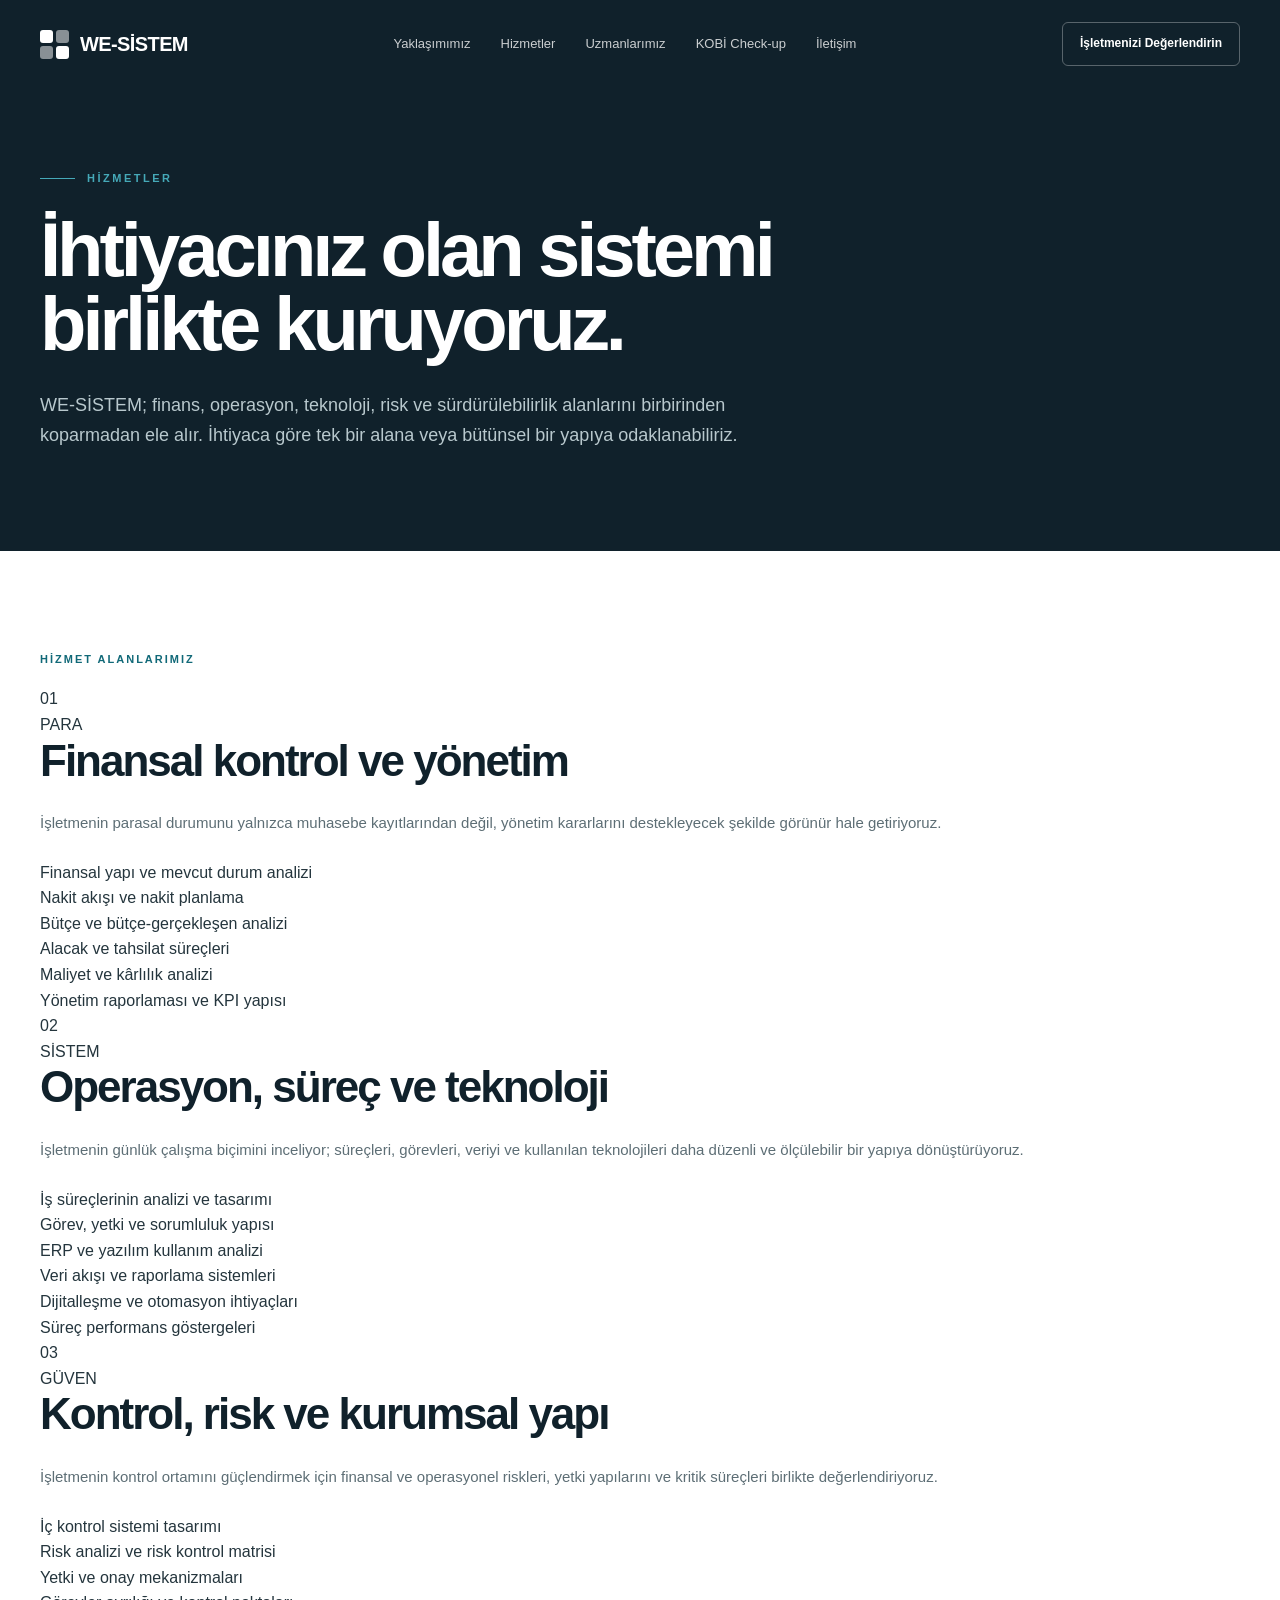
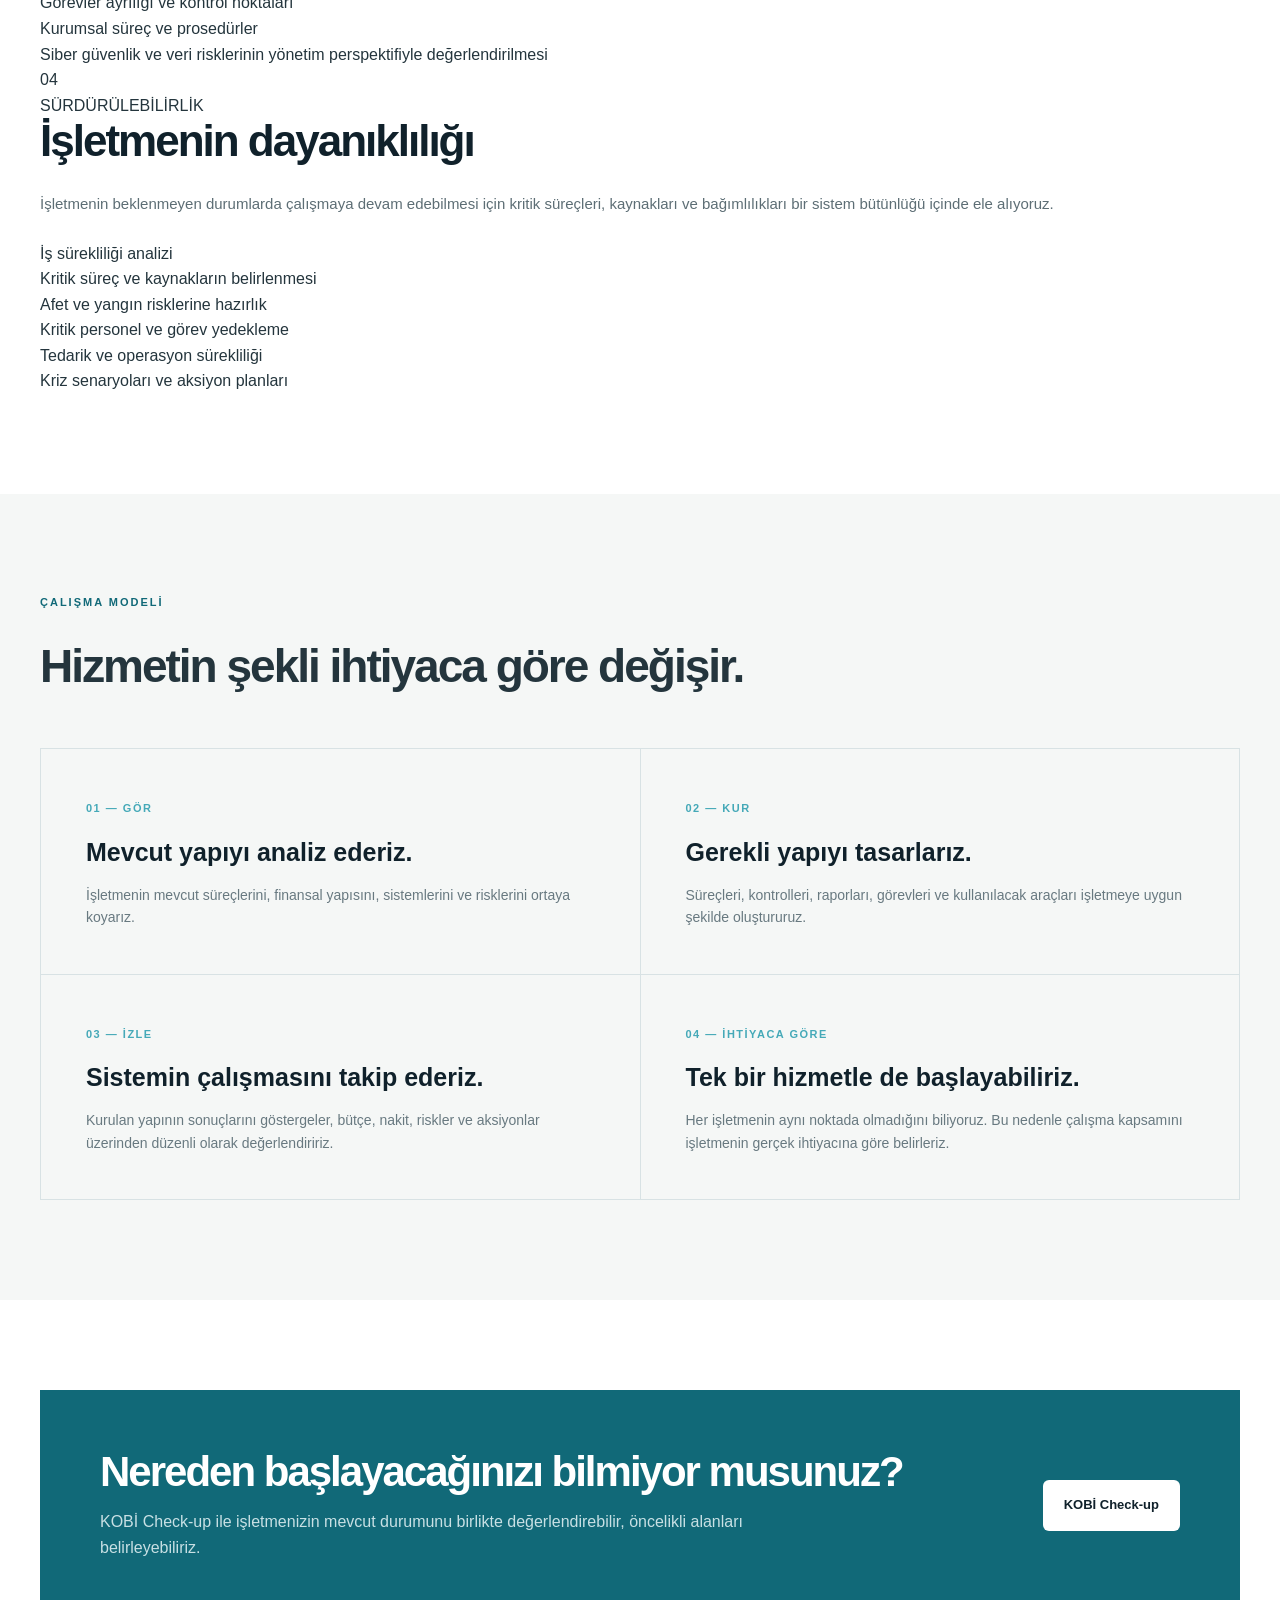
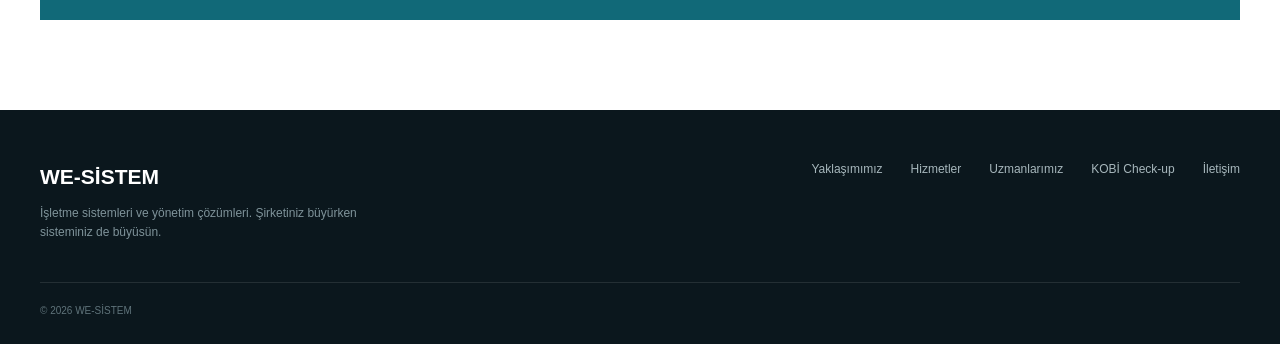
==== hizmetler.html @ 8cd0f685 "Create hizmetler.html" ====
<!DOCTYPE html>

<html lang="tr">

<head>

<meta charset="UTF-8">
<meta name="viewport" content="width=device-width, initial-scale=1.0">

<title>Hizmetler | WE-SİSTEM</title>

<meta name="description" content="WE-SİSTEM işletme sistemleri, finansal kontrol, operasyon, risk ve sürdürülebilirlik hizmetleri.">

<link rel="stylesheet" href="style.css">

</head>

<body>

<header>

<div class="container nav">

<a href="index.html" class="logo">

<span class="logo-symbol">
<span></span>
<span></span>
<span></span>
<span></span>
</span>

WE-SİSTEM

</a>

<nav class="menu">

<a href="yaklasim.html">Yaklaşımımız</a>

<a href="hizmetler.html">Hizmetler</a>

<a href="uzmanlar.html">Uzmanlarımız</a>

<a href="checkup.html">KOBİ Check-up</a>

<a href="iletisim.html">İletişim</a>

</nav>

<a href="checkup.html" class="header-button">
İşletmenizi Değerlendirin
</a>

</div>

</header>

<!-- SAYFA BAŞLANGICI -->

<section class="page-hero">

<div class="container">

<div class="eyebrow">
HİZMETLER
</div>

<h1>
İhtiyacınız olan sistemi
birlikte kuruyoruz.
</h1>

<p>
WE-SİSTEM; finans, operasyon, teknoloji,
risk ve sürdürülebilirlik alanlarını birbirinden
koparmadan ele alır. İhtiyaca göre tek bir
alana veya bütünsel bir yapıya odaklanabiliriz.
</p>

</div>

</section>

<!-- HİZMETLER -->

<section class="content">

<div class="container">

<div class="label">
HİZMET ALANLARIMIZ
</div>

<div class="service-list">

<!-- PARA -->

<div class="service-block">

<div class="service-number">
01
</div>

<div class="service-content">

<div class="service-label">
PARA
</div>

<h2>
Finansal kontrol ve yönetim
</h2>

<p>
İşletmenin parasal durumunu yalnızca
muhasebe kayıtlarından değil, yönetim
kararlarını destekleyecek şekilde
görünür hale getiriyoruz.
</p>

<div class="service-items">

<div>
Finansal yapı ve mevcut durum analizi
</div>

<div>
Nakit akışı ve nakit planlama
</div>

<div>
Bütçe ve bütçe-gerçekleşen analizi
</div>

<div>
Alacak ve tahsilat süreçleri
</div>

<div>
Maliyet ve kârlılık analizi
</div>

<div>
Yönetim raporlaması ve KPI yapısı
</div>

</div>

</div>

</div>

<!-- SİSTEM -->

<div class="service-block">

<div class="service-number">
02
</div>

<div class="service-content">

<div class="service-label">
SİSTEM
</div>

<h2>
Operasyon, süreç ve teknoloji
</h2>

<p>
İşletmenin günlük çalışma biçimini
inceliyor; süreçleri, görevleri, veriyi
ve kullanılan teknolojileri daha düzenli
ve ölçülebilir bir yapıya dönüştürüyoruz.
</p>

<div class="service-items">

<div>
İş süreçlerinin analizi ve tasarımı
</div>

<div>
Görev, yetki ve sorumluluk yapısı
</div>

<div>
ERP ve yazılım kullanım analizi
</div>

<div>
Veri akışı ve raporlama sistemleri
</div>

<div>
Dijitalleşme ve otomasyon ihtiyaçları
</div>

<div>
Süreç performans göstergeleri
</div>

</div>

</div>

</div>

<!-- GÜVEN -->

<div class="service-block">

<div class="service-number">
03
</div>

<div class="service-content">

<div class="service-label">
GÜVEN
</div>

<h2>
Kontrol, risk ve kurumsal yapı
</h2>

<p>
İşletmenin kontrol ortamını güçlendirmek
için finansal ve operasyonel riskleri,
yetki yapılarını ve kritik süreçleri
birlikte değerlendiriyoruz.
</p>

<div class="service-items">

<div>
İç kontrol sistemi tasarımı
</div>

<div>
Risk analizi ve risk kontrol matrisi
</div>

<div>
Yetki ve onay mekanizmaları
</div>

<div>
Görevler ayrılığı ve kontrol noktaları
</div>

<div>
Kurumsal süreç ve prosedürler
</div>

<div>
Siber güvenlik ve veri risklerinin
yönetim perspektifiyle değerlendirilmesi
</div>

</div>

</div>

</div>

<!-- SÜRDÜRÜLEBİLİRLİK -->

<div class="service-block">

<div class="service-number">
04
</div>

<div class="service-content">

<div class="service-label">
SÜRDÜRÜLEBİLİRLİK
</div>

<h2>
İşletmenin dayanıklılığı
</h2>

<p>
İşletmenin beklenmeyen durumlarda
çalışmaya devam edebilmesi için kritik
süreçleri, kaynakları ve bağımlılıkları
bir sistem bütünlüğü içinde ele alıyoruz.
</p>

<div class="service-items">

<div>
İş sürekliliği analizi
</div>

<div>
Kritik süreç ve kaynakların belirlenmesi
</div>

<div>
Afet ve yangın risklerine hazırlık
</div>

<div>
Kritik personel ve görev yedekleme
</div>

<div>
Tedarik ve operasyon sürekliliği
</div>

<div>
Kriz senaryoları ve aksiyon planları
</div>

</div>

</div>

</div>

</div>

</div>

</section>

<!-- GÖR KUR İZLE -->

<section class="principles">

<div class="container">

<div class="label">
ÇALIŞMA MODELİ
</div>

<h2 style="font-size:46px; letter-spacing:-2px; margin-bottom:45px;">
Hizmetin şekli ihtiyaca göre değişir.
</h2>

<div class="principle-grid">

<div class="principle">

<span>01 — GÖR</span>

<h3>
Mevcut yapıyı analiz ederiz.
</h3>

<p>
İşletmenin mevcut süreçlerini,
finansal yapısını, sistemlerini ve
risklerini ortaya koyarız.
</p>

</div>

<div class="principle">

<span>02 — KUR</span>

<h3>
Gerekli yapıyı tasarlarız.
</h3>

<p>
Süreçleri, kontrolleri, raporları,
görevleri ve kullanılacak araçları
işletmeye uygun şekilde oluştururuz.
</p>

</div>

<div class="principle">

<span>03 — İZLE</span>

<h3>
Sistemin çalışmasını takip ederiz.
</h3>

<p>
Kurulan yapının sonuçlarını göstergeler,
bütçe, nakit, riskler ve aksiyonlar
üzerinden düzenli olarak değerlendiririz.
</p>

</div>

<div class="principle">

<span>04 — İHTİYACA GÖRE</span>

<h3>
Tek bir hizmetle de başlayabiliriz.
</h3>

<p>
Her işletmenin aynı noktada olmadığını
biliyoruz. Bu nedenle çalışma kapsamını
işletmenin gerçek ihtiyacına göre belirleriz.
</p>

</div>

</div>

</div>

</section>

<!-- CTA -->

<section class="page-cta">

<div class="container">

<div class="page-cta-box">

<div>

<h2>
Nereden başlayacağınızı bilmiyor musunuz?
</h2>

<p>
KOBİ Check-up ile işletmenizin mevcut
durumunu birlikte değerlendirebilir,
öncelikli alanları belirleyebiliriz.
</p>

</div>

<a href="checkup.html" class="btn btn-light">
KOBİ Check-up
</a>

</div>

</div>

</section>

<!-- FOOTER -->

<footer>

<div class="container">

<div class="footer-top">

<div>

<div class="footer-logo">
WE-SİSTEM
</div>

<p class="footer-description">
İşletme sistemleri ve yönetim çözümleri.
Şirketiniz büyürken sisteminiz de büyüsün.
</p>

</div>

<div class="footer-links">

<a href="yaklasim.html">
Yaklaşımımız
</a>

<a href="hizmetler.html">
Hizmetler
</a>

<a href="uzmanlar.html">
Uzmanlarımız
</a>

<a href="checkup.html">
KOBİ Check-up
</a>

<a href="iletisim.html">
İletişim
</a>

</div>

</div>

<div class="copyright">
© 2026 WE-SİSTEM
</div>

</div>

</footer>

</body>

</html>
---- style.css ----
:root{
  --navy:#10212B;
  --navy2:#193541;
  --petrol:#116978;
  --blue:#45A9B8;
  --light:#E9F4F5;
  --paper:#F5F7F6;
  --white:#FFFFFF;
  --text:#24353D;
  --muted:#687980;
  --line:#D8E2E4;
}

*{
  box-sizing:border-box;
  margin:0;
  padding:0;
}

html{
  scroll-behavior:smooth;
}

body{
  font-family:Arial,Helvetica,sans-serif;
  color:var(--text);
  background:var(--white);
  line-height:1.6;
}

a{
  color:inherit;
  text-decoration:none;
}

.container{
  width:min(1200px,calc(100% - 48px));
  margin:auto;
}

/* =========================
   HEADER
========================= */

header{
  position:absolute;
  top:0;
  left:0;
  width:100%;
  z-index:10;
}

.nav{
  height:88px;
  display:flex;
  align-items:center;
  justify-content:space-between;
}

.logo{
  display:flex;
  align-items:center;
  gap:11px;
  color:white;
  font-size:20px;
  font-weight:800;
  letter-spacing:-.6px;
}

.logo-symbol{
  width:29px;
  height:29px;
  display:grid;
  grid-template-columns:1fr 1fr;
  gap:3px;
}

.logo-symbol span{
  background:white;
  border-radius:3px;
}

.logo-symbol span:nth-child(2),
.logo-symbol span:nth-child(3){
  opacity:.5;
}

.menu{
  display:flex;
  gap:30px;
  color:rgba(255,255,255,.78);
  font-size:13px;
}

.menu a:hover{
  color:white;
}

.header-button{
  border:1px solid rgba(255,255,255,.3);
  color:white;
  padding:11px 17px;
  border-radius:6px;
  font-size:12px;
  font-weight:700;
}

/* =========================
   HERO
========================= */

.hero{
  min-height:720px;
  background:var(--navy);
  color:white;
  position:relative;
  overflow:hidden;
}

.hero:before{
  content:"";
  position:absolute;
  inset:0;
  background-image:
    linear-gradient(rgba(255,255,255,.035) 1px,transparent 1px),
    linear-gradient(90deg,rgba(255,255,255,.035) 1px,transparent 1px);
  background-size:80px 80px;
}

.hero-inner{
  min-height:720px;
  position:relative;
  z-index:2;
  display:grid;
  grid-template-columns:1fr 1fr;
  align-items:center;
  gap:60px;
}

.eyebrow{
  color:var(--blue);
  font-size:11px;
  letter-spacing:2.5px;
  font-weight:800;
  text-transform:uppercase;
  display:flex;
  align-items:center;
  gap:12px;
  margin-bottom:25px;
}

.eyebrow:before{
  content:"";
  width:35px;
  height:1px;
  background:var(--blue);
}

.hero h1{
  font-size:clamp(52px,6vw,82px);
  line-height:.95;
  letter-spacing:-4px;
  max-width:680px;
  margin-bottom:30px;
}

.hero-text{
  color:#B8C8CD;
  font-size:17px;
  max-width:560px;
  line-height:1.75;
  margin-bottom:35px;
}

.buttons{
  display:flex;
  gap:12px;
}

.btn{
  display:inline-flex;
  align-items:center;
  justify-content:center;
  padding:15px 21px;
  border-radius:6px;
  font-size:13px;
  font-weight:800;
}

.btn-light{
  background:white;
  color:var(--navy);
}

.btn-outline{
  border:1px solid rgba(255,255,255,.28);
  color:white;
}

/* =========================
   HERO DIAGRAM
========================= */

.diagram{
  height:500px;
  position:relative;
}

.diagram-ring{
  position:absolute;
  width:420px;
  height:420px;
  border:1px solid rgba(255,255,255,.14);
  border-radius:50%;
  left:50%;
  top:50%;
  transform:translate(-50%,-50%);
}

.diagram-ring:before{
  content:"";
  position:absolute;
  inset:55px;
  border:1px dashed rgba(69,169,184,.35);
  border-radius:50%;
}

.diagram-center{
  position:absolute;
  width:135px;
  height:135px;
  background:white;
  color:var(--navy);
  border-radius:50%;
  left:50%;
  top:50%;
  transform:translate(-50%,-50%);
  display:flex;
  align-items:center;
  justify-content:center;
  text-align:center;
  font-weight:900;
  font-size:18px;
  line-height:1.1;
  box-shadow:0 25px 70px rgba(0,0,0,.3);
}

.system{
  position:absolute;
  width:135px;
  height:135px;
  border-radius:50%;
  border:1px solid rgba(255,255,255,.18);
  background:rgba(255,255,255,.045);
  display:flex;
  flex-direction:column;
  justify-content:center;
  align-items:center;
  text-align:center;
}

.system strong{
  font-size:13px;
  letter-spacing:1px;
}

.system small{
  color:#91A8AF;
  font-size:9px;
  margin-top:4px;
}

.system.one{
  top:0;
  left:50%;
  transform:translateX(-50%);
}

.system.two{
  right:0;
  top:50%;
  transform:translateY(-50%);
}

.system.three{
  bottom:0;
  left:50%;
  transform:translateX(-50%);
}

.system.four{
  left:0;
  top:50%;
  transform:translateY(-50%);
}

/* =========================
   GENERAL PAGE
========================= */

.page-hero{
  background:var(--navy);
  color:white;
  padding:170px 0 100px;
}

.page-hero h1{
  font-size:clamp(48px,6vw,76px);
  line-height:.98;
  letter-spacing:-4px;
  max-width:850px;
  margin-bottom:28px;
}

.page-hero p{
  color:#B8C8CD;
  font-size:18px;
  line-height:1.7;
  max-width:720px;
}

.content{
  padding:100px 0;
}

.content-grid{
  display:grid;
  grid-template-columns:32% 68%;
  gap:70px;
}

.content h2{
  font-size:44px;
  line-height:1.05;
  letter-spacing:-2px;
  color:var(--navy);
  margin-bottom:25px;
}

.content h3{
  font-size:25px;
  color:var(--navy);
  margin-bottom:12px;
}

.content p{
  color:#5D6E75;
  font-size:15px;
  line-height:1.8;
  margin-bottom:24px;
}

.label{
  color:var(--petrol);
  font-size:11px;
  letter-spacing:2px;
  font-weight:800;
  margin-bottom:18px;
}

/* =========================
   APPROACH
========================= */

.approach-list{
  border-top:1px solid var(--line);
}

.approach-item{
  display:grid;
  grid-template-columns:75px 1fr;
  gap:20px;
  padding:35px 0;
  border-bottom:1px solid var(--line);
}

.approach-number{
  color:var(--petrol);
  font-size:12px;
  font-weight:800;
}

.approach-item p:last-child{
  margin-bottom:0;
}

/* =========================
   PRINCIPLES
========================= */

.principles{
  background:var(--paper);
  padding:100px 0;
}

.principle-grid{
  display:grid;
  grid-template-columns:repeat(2,1fr);
  gap:1px;
  background:var(--line);
  border:1px solid var(--line);
}

.principle{
  background:var(--paper);
  padding:45px;
}

.principle span{
  color:var(--blue);
  font-size:11px;
  font-weight:800;
  letter-spacing:1.5px;
}

.principle h3{
  margin:12px 0;
  font-size:25px;
  color:var(--navy);
}

.principle p{
  margin:0;
  color:var(--muted);
  font-size:14px;
}

/* =========================
   CTA
========================= */

.page-cta{
  padding:90px 0;
}

.page-cta-box{
  background:var(--petrol);
  color:white;
  padding:60px;
  display:flex;
  justify-content:space-between;
  align-items:center;
  gap:40px;
}

.page-cta-box h2{
  color:white;
  font-size:42px;
  line-height:1.05;
  letter-spacing:-2px;
  margin:0 0 15px;
}

.page-cta-box p{
  color:#C8E0E4;
  max-width:650px;
  margin:0;
}

/* =========================
   FOOTER
========================= */

footer{
  background:#0B171D;
  color:white;
  padding:50px 0 25px;
}

.footer-top{
  display:flex;
  justify-content:space-between;
  gap:40px;
}

.footer-logo{
  font-size:21px;
  font-weight:800;
}

.footer-description{
  color:#7F939A;
  font-size:12px;
  max-width:370px;
  margin-top:10px;
}

.footer-links{
  display:flex;
  gap:28px;
  color:#A7B7BC;
  font-size:12px;
}

.copyright{
  border-top:1px solid rgba(255,255,255,.1);
  margin-top:40px;
  padding-top:20px;
  color:#5F737A;
  font-size:10px;
}

/* =========================
   MOBILE
========================= */

@media(max-width:900px){

  .menu{
    display:none;
  }

  .hero-inner,
  .content-grid{
    grid-template-columns:1fr;
  }

  .hero-inner{
    padding:130px 0 70px;
  }

  .diagram{
    height:420px;
  }

  .principle-grid{
    grid-template-columns:1fr;
  }

  .page-cta-box{
    display:block;
  }

  .page-cta-box .btn{
    margin-top:25px;
  }
}

@media(max-width:600px){

  .container{
    width:calc(100% - 30px);
  }

  .header-button{
    display:none;
  }

  .hero h1,
  .page-hero h1{
    font-size:46px;
    letter-spacing:-3px;
  }

  .diagram{
    transform:scale(.78);
    margin:-40px;
  }

  .content,
  .principles,
  .page-cta{
    padding:70px 0;
  }

  .content h2{
    font-size:38px;
  }

  .principle{
    padding:30px;
  }

  .page-cta-box{
    padding:35px;
  }

  .footer-top{
    flex-direction:column;
  }

  .footer-links{
    flex-wrap:wrap;
  }
}
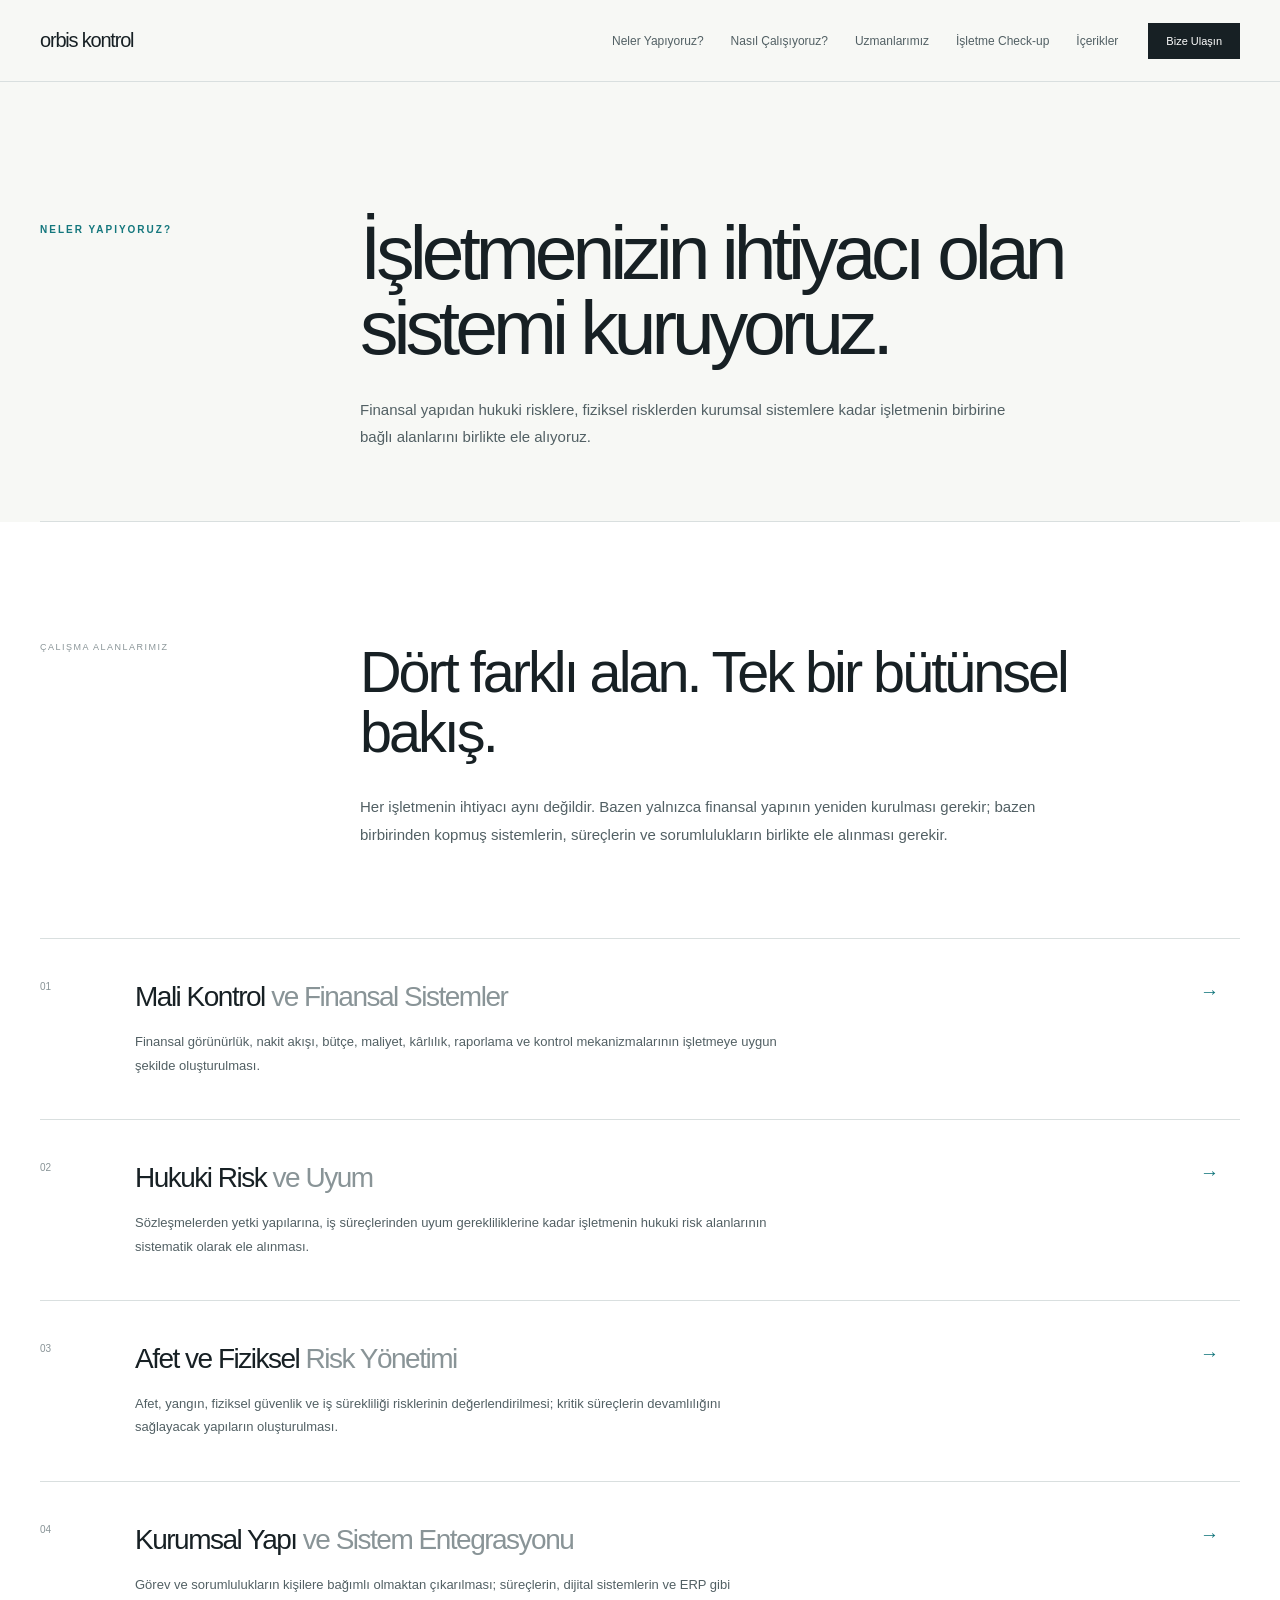
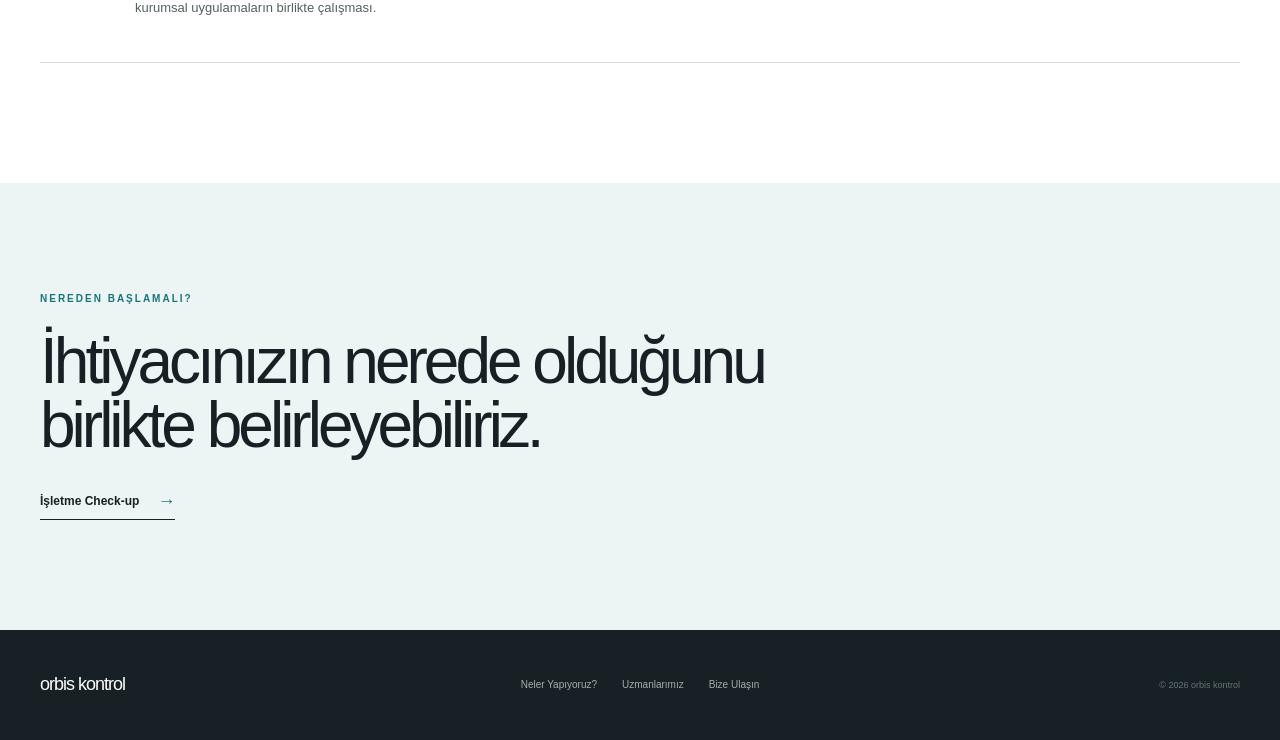
==== commit e4bcc96d: "Update hizmetler.html" ====
--- a/hizmetler.html
+++ b/hizmetler.html
@@ -1,507 +1,213 @@
 <!DOCTYPE html>
-
 <html lang="tr">
-
 <head>
-
 <meta charset="UTF-8">
 <meta name="viewport" content="width=device-width, initial-scale=1.0">
-
-<title>Hizmetler | WE-SİSTEM</title>
-
-<meta name="description" content="WE-SİSTEM işletme sistemleri, finansal kontrol, operasyon, risk ve sürdürülebilirlik hizmetleri.">
-
-<link rel="stylesheet" href="style.css">
-
+<title>Neler Yapıyoruz? | orbis kontrol</title>
+<link rel="stylesheet" href="./style.css?v=4">
+<link rel="stylesheet" href="./inner-pages.css?v=1">
 </head>
 
 <body>
 
-<header>
-
-<div class="container nav">
-
-<a href="index.html" class="logo">
-
-<span class="logo-symbol">
-<span></span>
-<span></span>
-<span></span>
-<span></span>
-</span>
-
-WE-SİSTEM
-
-</a>
-
-<nav class="menu">
-
-<a href="yaklasim.html">Yaklaşımımız</a>
-
-<a href="hizmetler.html">Hizmetler</a>
-
+<header class="header">
+<div class="header-inner">
+
+<a href="index.html" class="logo">orbis kontrol</a>
+
+<nav class="nav">
+<a href="hizmetler.html">Neler Yapıyoruz?</a>
+<a href="nasil-calisiyoruz.html">Nasıl Çalışıyoruz?</a>
 <a href="uzmanlar.html">Uzmanlarımız</a>
-
-<a href="checkup.html">KOBİ Check-up</a>
-
-<a href="iletisim.html">İletişim</a>
-
+<a href="checkup.html">İşletme Check-up</a>
+<a href="icerikler.html">İçerikler</a>
 </nav>
 
-<a href="checkup.html" class="header-button">
-İşletmenizi Değerlendirin
-</a>
-
-</div>
-
+<a href="bize-ulasin.html" class="contact-btn">Bize Ulaşın</a>
+
+</div>
 </header>
 
-<!-- SAYFA BAŞLANGICI -->
+
+<main class="page">
 
 <section class="page-hero">
 
-<div class="container">
-
-<div class="eyebrow">
-HİZMETLER
-</div>
+<div class="page-hero-inner">
+
+<div class="page-hero-label">
+NELER YAPIYORUZ?
+</div>
+
+<div class="page-hero-content">
 
 <h1>
-İhtiyacınız olan sistemi
-birlikte kuruyoruz.
+İşletmenizin ihtiyacı
+olan sistemi kuruyoruz.
 </h1>
 
 <p>
-WE-SİSTEM; finans, operasyon, teknoloji,
-risk ve sürdürülebilirlik alanlarını birbirinden
-koparmadan ele alır. İhtiyaca göre tek bir
-alana veya bütünsel bir yapıya odaklanabiliriz.
-</p>
+Finansal yapıdan hukuki risklere, fiziksel risklerden
+kurumsal sistemlere kadar işletmenin birbirine bağlı
+alanlarını birlikte ele alıyoruz.
+</p>
+
+</div>
 
 </div>
 
 </section>
 
-<!-- HİZMETLER -->
-
-<section class="content">
-
-<div class="container">
-
-<div class="label">
-HİZMET ALANLARIMIZ
-</div>
-
-<div class="service-list">
-
-<!-- PARA -->
-
-<div class="service-block">
-
-<div class="service-number">
-01
-</div>
-
-<div class="service-content">
-
-<div class="service-label">
-PARA
-</div>
+
+<section class="page-section white">
+
+<div class="page-container">
+
+<div class="service-intro">
+
+<div class="service-intro-label">
+ÇALIŞMA ALANLARIMIZ
+</div>
+
+<div>
 
 <h2>
-Finansal kontrol ve yönetim
+Dört farklı alan.
+Tek bir bütünsel bakış.
 </h2>
 
 <p>
-İşletmenin parasal durumunu yalnızca
-muhasebe kayıtlarından değil, yönetim
-kararlarını destekleyecek şekilde
-görünür hale getiriyoruz.
-</p>
-
-<div class="service-items">
-
-<div>
-Finansal yapı ve mevcut durum analizi
-</div>
-
-<div>
-Nakit akışı ve nakit planlama
-</div>
-
-<div>
-Bütçe ve bütçe-gerçekleşen analizi
-</div>
-
-<div>
-Alacak ve tahsilat süreçleri
-</div>
-
-<div>
-Maliyet ve kârlılık analizi
-</div>
-
-<div>
-Yönetim raporlaması ve KPI yapısı
-</div>
-
-</div>
-
-</div>
-
-</div>
-
-<!-- SİSTEM -->
-
-<div class="service-block">
-
-<div class="service-number">
-02
-</div>
-
-<div class="service-content">
-
-<div class="service-label">
-SİSTEM
+Her işletmenin ihtiyacı aynı değildir. Bazen yalnızca
+finansal yapının yeniden kurulması gerekir; bazen
+birbirinden kopmuş sistemlerin, süreçlerin ve
+sorumlulukların birlikte ele alınması gerekir.
+</p>
+
+</div>
+
+</div>
+
+
+<div class="area-list">
+
+<a href="mali-kontrol.html" class="area">
+
+<div class="area-number">01</div>
+
+<div>
+<h3>Mali Kontrol <span>ve Finansal Sistemler</span></h3>
+<p>
+Finansal görünürlük, nakit akışı, bütçe, maliyet,
+kârlılık, raporlama ve kontrol mekanizmalarının
+işletmeye uygun şekilde oluşturulması.
+</p>
+</div>
+
+<div class="area-arrow">→</div>
+
+</a>
+
+
+<a href="hukuki-risk.html" class="area">
+
+<div class="area-number">02</div>
+
+<div>
+<h3>Hukuki Risk <span>ve Uyum</span></h3>
+<p>
+Sözleşmelerden yetki yapılarına, iş süreçlerinden
+uyum gerekliliklerine kadar işletmenin hukuki risk
+alanlarının sistematik olarak ele alınması.
+</p>
+</div>
+
+<div class="area-arrow">→</div>
+
+</a>
+
+
+<a href="afet-fiziksel-risk.html" class="area">
+
+<div class="area-number">03</div>
+
+<div>
+<h3>Afet ve Fiziksel <span>Risk Yönetimi</span></h3>
+<p>
+Afet, yangın, fiziksel güvenlik ve iş sürekliliği
+risklerinin değerlendirilmesi; kritik süreçlerin
+devamlılığını sağlayacak yapıların oluşturulması.
+</p>
+</div>
+
+<div class="area-arrow">→</div>
+
+</a>
+
+
+<a href="kurumsal-sistem.html" class="area">
+
+<div class="area-number">04</div>
+
+<div>
+<h3>Kurumsal Yapı <span>ve Sistem Entegrasyonu</span></h3>
+<p>
+Görev ve sorumlulukların kişilere bağımlı olmaktan
+çıkarılması; süreçlerin, dijital sistemlerin ve
+ERP gibi kurumsal uygulamaların birlikte çalışması.
+</p>
+</div>
+
+<div class="area-arrow">→</div>
+
+</a>
+
+</div>
+
+</div>
+
+</section>
+
+
+<section class="page-cta">
+
+<div class="page-cta-inner">
+
+<div class="page-section-label">
+NEREDEN BAŞLAMALI?
 </div>
 
 <h2>
-Operasyon, süreç ve teknoloji
+İhtiyacınızın nerede olduğunu
+birlikte belirleyebiliriz.
 </h2>
 
-<p>
-İşletmenin günlük çalışma biçimini
-inceliyor; süreçleri, görevleri, veriyi
-ve kullanılan teknolojileri daha düzenli
-ve ölçülebilir bir yapıya dönüştürüyoruz.
-</p>
-
-<div class="service-items">
-
-<div>
-İş süreçlerinin analizi ve tasarımı
-</div>
-
-<div>
-Görev, yetki ve sorumluluk yapısı
-</div>
-
-<div>
-ERP ve yazılım kullanım analizi
-</div>
-
-<div>
-Veri akışı ve raporlama sistemleri
-</div>
-
-<div>
-Dijitalleşme ve otomasyon ihtiyaçları
-</div>
-
-<div>
-Süreç performans göstergeleri
-</div>
-
-</div>
-
-</div>
-
-</div>
-
-<!-- GÜVEN -->
-
-<div class="service-block">
-
-<div class="service-number">
-03
-</div>
-
-<div class="service-content">
-
-<div class="service-label">
-GÜVEN
-</div>
-
-<h2>
-Kontrol, risk ve kurumsal yapı
-</h2>
-
-<p>
-İşletmenin kontrol ortamını güçlendirmek
-için finansal ve operasyonel riskleri,
-yetki yapılarını ve kritik süreçleri
-birlikte değerlendiriyoruz.
-</p>
-
-<div class="service-items">
-
-<div>
-İç kontrol sistemi tasarımı
-</div>
-
-<div>
-Risk analizi ve risk kontrol matrisi
-</div>
-
-<div>
-Yetki ve onay mekanizmaları
-</div>
-
-<div>
-Görevler ayrılığı ve kontrol noktaları
-</div>
-
-<div>
-Kurumsal süreç ve prosedürler
-</div>
-
-<div>
-Siber güvenlik ve veri risklerinin
-yönetim perspektifiyle değerlendirilmesi
-</div>
-
-</div>
-
-</div>
-
-</div>
-
-<!-- SÜRDÜRÜLEBİLİRLİK -->
-
-<div class="service-block">
-
-<div class="service-number">
-04
-</div>
-
-<div class="service-content">
-
-<div class="service-label">
-SÜRDÜRÜLEBİLİRLİK
-</div>
-
-<h2>
-İşletmenin dayanıklılığı
-</h2>
-
-<p>
-İşletmenin beklenmeyen durumlarda
-çalışmaya devam edebilmesi için kritik
-süreçleri, kaynakları ve bağımlılıkları
-bir sistem bütünlüğü içinde ele alıyoruz.
-</p>
-
-<div class="service-items">
-
-<div>
-İş sürekliliği analizi
-</div>
-
-<div>
-Kritik süreç ve kaynakların belirlenmesi
-</div>
-
-<div>
-Afet ve yangın risklerine hazırlık
-</div>
-
-<div>
-Kritik personel ve görev yedekleme
-</div>
-
-<div>
-Tedarik ve operasyon sürekliliği
-</div>
-
-<div>
-Kriz senaryoları ve aksiyon planları
-</div>
-
-</div>
-
-</div>
-
-</div>
-
-</div>
+<a href="checkup.html" class="main-link">
+İşletme Check-up
+<span>→</span>
+</a>
 
 </div>
 
 </section>
 
-<!-- GÖR KUR İZLE -->
-
-<section class="principles">
-
-<div class="container">
-
-<div class="label">
-ÇALIŞMA MODELİ
-</div>
-
-<h2 style="font-size:46px; letter-spacing:-2px; margin-bottom:45px;">
-Hizmetin şekli ihtiyaca göre değişir.
-</h2>
-
-<div class="principle-grid">
-
-<div class="principle">
-
-<span>01 — GÖR</span>
-
-<h3>
-Mevcut yapıyı analiz ederiz.
-</h3>
-
-<p>
-İşletmenin mevcut süreçlerini,
-finansal yapısını, sistemlerini ve
-risklerini ortaya koyarız.
-</p>
-
-</div>
-
-<div class="principle">
-
-<span>02 — KUR</span>
-
-<h3>
-Gerekli yapıyı tasarlarız.
-</h3>
-
-<p>
-Süreçleri, kontrolleri, raporları,
-görevleri ve kullanılacak araçları
-işletmeye uygun şekilde oluştururuz.
-</p>
-
-</div>
-
-<div class="principle">
-
-<span>03 — İZLE</span>
-
-<h3>
-Sistemin çalışmasını takip ederiz.
-</h3>
-
-<p>
-Kurulan yapının sonuçlarını göstergeler,
-bütçe, nakit, riskler ve aksiyonlar
-üzerinden düzenli olarak değerlendiririz.
-</p>
-
-</div>
-
-<div class="principle">
-
-<span>04 — İHTİYACA GÖRE</span>
-
-<h3>
-Tek bir hizmetle de başlayabiliriz.
-</h3>
-
-<p>
-Her işletmenin aynı noktada olmadığını
-biliyoruz. Bu nedenle çalışma kapsamını
-işletmenin gerçek ihtiyacına göre belirleriz.
-</p>
-
-</div>
-
-</div>
-
-</div>
-
-</section>
-
-<!-- CTA -->
-
-<section class="page-cta">
-
-<div class="container">
-
-<div class="page-cta-box">
-
-<div>
-
-<h2>
-Nereden başlayacağınızı bilmiyor musunuz?
-</h2>
-
-<p>
-KOBİ Check-up ile işletmenizin mevcut
-durumunu birlikte değerlendirebilir,
-öncelikli alanları belirleyebiliriz.
-</p>
-
-</div>
-
-<a href="checkup.html" class="btn btn-light">
-KOBİ Check-up
-</a>
-
-</div>
-
-</div>
-
-</section>
-
-<!-- FOOTER -->
-
-<footer>
-
-<div class="container">
-
-<div class="footer-top">
-
-<div>
-
-<div class="footer-logo">
-WE-SİSTEM
-</div>
-
-<p class="footer-description">
-İşletme sistemleri ve yönetim çözümleri.
-Şirketiniz büyürken sisteminiz de büyüsün.
-</p>
-
-</div>
-
-<div class="footer-links">
-
-<a href="yaklasim.html">
-Yaklaşımımız
-</a>
-
-<a href="hizmetler.html">
-Hizmetler
-</a>
-
-<a href="uzmanlar.html">
-Uzmanlarımız
-</a>
-
-<a href="checkup.html">
-KOBİ Check-up
-</a>
-
-<a href="iletisim.html">
-İletişim
-</a>
-
-</div>
-
-</div>
-
-<div class="copyright">
-© 2026 WE-SİSTEM
-</div>
-
-</div>
-
+</main>
+
+
+<footer class="footer">
+<div class="footer-inner">
+
+<div class="footer-logo">orbis kontrol</div>
+
+<div class="footer-nav">
+<a href="hizmetler.html">Neler Yapıyoruz?</a>
+<a href="uzmanlar.html">Uzmanlarımız</a>
+<a href="bize-ulasin.html">Bize Ulaşın</a>
+</div>
+
+<div class="footer-copy">© 2026 orbis kontrol</div>
+
+</div>
 </footer>
 
 </body>
-
 </html>
--- a/style.css
+++ b/style.css
@@ -1,585 +1,906 @@
-:root{
-  --navy:#10212B;
-  --navy2:#193541;
-  --petrol:#116978;
-  --blue:#45A9B8;
-  --light:#E9F4F5;
-  --paper:#F5F7F6;
-  --white:#FFFFFF;
-  --text:#24353D;
-  --muted:#687980;
-  --line:#D8E2E4;
-}
-
-*{
-  box-sizing:border-box;
-  margin:0;
-  padding:0;
-}
-
-html{
-  scroll-behavior:smooth;
-}
-
-body{
-  font-family:Arial,Helvetica,sans-serif;
-  color:var(--text);
-  background:var(--white);
-  line-height:1.6;
-}
-
-a{
-  color:inherit;
-  text-decoration:none;
-}
-
-.container{
-  width:min(1200px,calc(100% - 48px));
-  margin:auto;
-}
-
-/* =========================
-   HEADER
-========================= */
-
-header{
-  position:absolute;
-  top:0;
-  left:0;
-  width:100%;
-  z-index:10;
-}
-
-.nav{
-  height:88px;
-  display:flex;
-  align-items:center;
-  justify-content:space-between;
-}
-
-.logo{
-  display:flex;
-  align-items:center;
-  gap:11px;
-  color:white;
-  font-size:20px;
-  font-weight:800;
-  letter-spacing:-.6px;
-}
-
-.logo-symbol{
-  width:29px;
-  height:29px;
-  display:grid;
-  grid-template-columns:1fr 1fr;
-  gap:3px;
-}
-
-.logo-symbol span{
-  background:white;
-  border-radius:3px;
-}
-
-.logo-symbol span:nth-child(2),
-.logo-symbol span:nth-child(3){
-  opacity:.5;
-}
-
-.menu{
-  display:flex;
-  gap:30px;
-  color:rgba(255,255,255,.78);
-  font-size:13px;
-}
-
-.menu a:hover{
-  color:white;
-}
-
-.header-button{
-  border:1px solid rgba(255,255,255,.3);
-  color:white;
-  padding:11px 17px;
-  border-radius:6px;
-  font-size:12px;
-  font-weight:700;
-}
-
-/* =========================
-   HERO
-========================= */
-
-.hero{
-  min-height:720px;
-  background:var(--navy);
-  color:white;
-  position:relative;
-  overflow:hidden;
-}
-
-.hero:before{
-  content:"";
-  position:absolute;
-  inset:0;
-  background-image:
-    linear-gradient(rgba(255,255,255,.035) 1px,transparent 1px),
-    linear-gradient(90deg,rgba(255,255,255,.035) 1px,transparent 1px);
-  background-size:80px 80px;
-}
-
-.hero-inner{
-  min-height:720px;
-  position:relative;
-  z-index:2;
-  display:grid;
-  grid-template-columns:1fr 1fr;
-  align-items:center;
-  gap:60px;
-}
-
-.eyebrow{
-  color:var(--blue);
-  font-size:11px;
-  letter-spacing:2.5px;
-  font-weight:800;
-  text-transform:uppercase;
-  display:flex;
-  align-items:center;
-  gap:12px;
-  margin-bottom:25px;
-}
-
-.eyebrow:before{
-  content:"";
-  width:35px;
-  height:1px;
-  background:var(--blue);
-}
-
-.hero h1{
-  font-size:clamp(52px,6vw,82px);
-  line-height:.95;
-  letter-spacing:-4px;
-  max-width:680px;
-  margin-bottom:30px;
-}
-
-.hero-text{
-  color:#B8C8CD;
-  font-size:17px;
-  max-width:560px;
-  line-height:1.75;
-  margin-bottom:35px;
-}
-
-.buttons{
-  display:flex;
-  gap:12px;
-}
-
-.btn{
-  display:inline-flex;
-  align-items:center;
-  justify-content:center;
-  padding:15px 21px;
-  border-radius:6px;
-  font-size:13px;
-  font-weight:800;
-}
-
-.btn-light{
-  background:white;
-  color:var(--navy);
-}
-
-.btn-outline{
-  border:1px solid rgba(255,255,255,.28);
-  color:white;
-}
-
-/* =========================
-   HERO DIAGRAM
-========================= */
-
-.diagram{
-  height:500px;
-  position:relative;
-}
-
-.diagram-ring{
-  position:absolute;
-  width:420px;
-  height:420px;
-  border:1px solid rgba(255,255,255,.14);
-  border-radius:50%;
-  left:50%;
-  top:50%;
-  transform:translate(-50%,-50%);
-}
-
-.diagram-ring:before{
-  content:"";
-  position:absolute;
-  inset:55px;
-  border:1px dashed rgba(69,169,184,.35);
-  border-radius:50%;
-}
-
-.diagram-center{
-  position:absolute;
-  width:135px;
-  height:135px;
-  background:white;
-  color:var(--navy);
-  border-radius:50%;
-  left:50%;
-  top:50%;
-  transform:translate(-50%,-50%);
-  display:flex;
-  align-items:center;
-  justify-content:center;
-  text-align:center;
-  font-weight:900;
-  font-size:18px;
-  line-height:1.1;
-  box-shadow:0 25px 70px rgba(0,0,0,.3);
-}
-
-.system{
-  position:absolute;
-  width:135px;
-  height:135px;
-  border-radius:50%;
-  border:1px solid rgba(255,255,255,.18);
-  background:rgba(255,255,255,.045);
-  display:flex;
-  flex-direction:column;
-  justify-content:center;
-  align-items:center;
-  text-align:center;
-}
-
-.system strong{
-  font-size:13px;
-  letter-spacing:1px;
-}
-
-.system small{
-  color:#91A8AF;
-  font-size:9px;
-  margin-top:4px;
-}
-
-.system.one{
-  top:0;
-  left:50%;
-  transform:translateX(-50%);
-}
-
-.system.two{
-  right:0;
-  top:50%;
-  transform:translateY(-50%);
-}
-
-.system.three{
-  bottom:0;
-  left:50%;
-  transform:translateX(-50%);
-}
-
-.system.four{
-  left:0;
-  top:50%;
-  transform:translateY(-50%);
-}
-
-/* =========================
-   GENERAL PAGE
-========================= */
-
-.page-hero{
-  background:var(--navy);
-  color:white;
-  padding:170px 0 100px;
-}
-
-.page-hero h1{
-  font-size:clamp(48px,6vw,76px);
-  line-height:.98;
-  letter-spacing:-4px;
-  max-width:850px;
-  margin-bottom:28px;
-}
-
-.page-hero p{
-  color:#B8C8CD;
-  font-size:18px;
-  line-height:1.7;
-  max-width:720px;
-}
-
-.content{
-  padding:100px 0;
-}
-
-.content-grid{
-  display:grid;
-  grid-template-columns:32% 68%;
-  gap:70px;
-}
-
-.content h2{
-  font-size:44px;
-  line-height:1.05;
-  letter-spacing:-2px;
-  color:var(--navy);
-  margin-bottom:25px;
-}
-
-.content h3{
-  font-size:25px;
-  color:var(--navy);
-  margin-bottom:12px;
-}
-
-.content p{
-  color:#5D6E75;
-  font-size:15px;
-  line-height:1.8;
-  margin-bottom:24px;
-}
-
-.label{
-  color:var(--petrol);
-  font-size:11px;
-  letter-spacing:2px;
-  font-weight:800;
-  margin-bottom:18px;
-}
-
-/* =========================
-   APPROACH
-========================= */
-
-.approach-list{
-  border-top:1px solid var(--line);
-}
-
-.approach-item{
-  display:grid;
-  grid-template-columns:75px 1fr;
-  gap:20px;
-  padding:35px 0;
-  border-bottom:1px solid var(--line);
-}
-
-.approach-number{
-  color:var(--petrol);
-  font-size:12px;
-  font-weight:800;
-}
-
-.approach-item p:last-child{
-  margin-bottom:0;
-}
-
-/* =========================
-   PRINCIPLES
-========================= */
-
-.principles{
-  background:var(--paper);
-  padding:100px 0;
-}
-
-.principle-grid{
-  display:grid;
-  grid-template-columns:repeat(2,1fr);
-  gap:1px;
-  background:var(--line);
-  border:1px solid var(--line);
-}
-
-.principle{
-  background:var(--paper);
-  padding:45px;
-}
-
-.principle span{
-  color:var(--blue);
-  font-size:11px;
-  font-weight:800;
-  letter-spacing:1.5px;
-}
-
-.principle h3{
-  margin:12px 0;
-  font-size:25px;
-  color:var(--navy);
-}
-
-.principle p{
-  margin:0;
-  color:var(--muted);
-  font-size:14px;
-}
-
-/* =========================
-   CTA
-========================= */
-
-.page-cta{
-  padding:90px 0;
-}
-
-.page-cta-box{
-  background:var(--petrol);
-  color:white;
-  padding:60px;
-  display:flex;
-  justify-content:space-between;
-  align-items:center;
-  gap:40px;
-}
-
-.page-cta-box h2{
-  color:white;
-  font-size:42px;
-  line-height:1.05;
-  letter-spacing:-2px;
-  margin:0 0 15px;
-}
-
-.page-cta-box p{
-  color:#C8E0E4;
-  max-width:650px;
-  margin:0;
-}
-
-/* =========================
-   FOOTER
-========================= */
-
-footer{
-  background:#0B171D;
-  color:white;
-  padding:50px 0 25px;
-}
-
-.footer-top{
-  display:flex;
-  justify-content:space-between;
-  gap:40px;
-}
-
-.footer-logo{
-  font-size:21px;
-  font-weight:800;
-}
-
-.footer-description{
-  color:#7F939A;
-  font-size:12px;
-  max-width:370px;
-  margin-top:10px;
-}
-
-.footer-links{
-  display:flex;
-  gap:28px;
-  color:#A7B7BC;
-  font-size:12px;
-}
-
-.copyright{
-  border-top:1px solid rgba(255,255,255,.1);
-  margin-top:40px;
-  padding-top:20px;
-  color:#5F737A;
-  font-size:10px;
-}
-
-/* =========================
-   MOBILE
-========================= */
-
-@media(max-width:900px){
-
-  .menu{
-    display:none;
-  }
-
-  .hero-inner,
-  .content-grid{
-    grid-template-columns:1fr;
-  }
-
-  .hero-inner{
-    padding:130px 0 70px;
-  }
-
-  .diagram{
-    height:420px;
-  }
-
-  .principle-grid{
-    grid-template-columns:1fr;
-  }
-
-  .page-cta-box{
-    display:block;
-  }
-
-  .page-cta-box .btn{
-    margin-top:25px;
-  }
-}
-
-@media(max-width:600px){
-
-  .container{
-    width:calc(100% - 30px);
-  }
-
-  .header-button{
-    display:none;
-  }
-
-  .hero h1,
-  .page-hero h1{
-    font-size:46px;
-    letter-spacing:-3px;
-  }
-
-  .diagram{
-    transform:scale(.78);
-    margin:-40px;
-  }
-
-  .content,
-  .principles,
-  .page-cta{
-    padding:70px 0;
-  }
-
-  .content h2{
-    font-size:38px;
-  }
-
-  .principle{
-    padding:30px;
-  }
-
-  .page-cta-box{
-    padding:35px;
-  }
-
-  .footer-top{
-    flex-direction:column;
-  }
-
-  .footer-links{
-    flex-wrap:wrap;
-  }
-}
+* {
+    box-sizing: border-box;
+    margin: 0;
+    padding: 0;
+}
+
+:root {
+    --black: #172024;
+    --dark: #202c30;
+    --text: #526064;
+    --muted: #899497;
+    --line: #d9dfdf;
+
+    --teal: #14777d;
+    --teal-light: #edf5f4;
+
+    --cream: #f7f8f5;
+    --white: #ffffff;
+
+    --max: 1240px;
+}
+
+html {
+    scroll-behavior: smooth;
+}
+
+body {
+    background: var(--cream);
+    color: var(--black);
+    font-family: Arial, Helvetica, sans-serif;
+    -webkit-font-smoothing: antialiased;
+}
+
+a {
+    color: inherit;
+    text-decoration: none;
+}
+
+
+/* ---------------- HEADER ---------------- */
+
+.header {
+    height: 82px;
+    border-bottom: 1px solid var(--line);
+    background: var(--cream);
+}
+
+.header-inner {
+    width: calc(100% - 80px);
+    max-width: var(--max);
+    height: 100%;
+    margin: auto;
+
+    display: flex;
+    align-items: center;
+}
+
+.logo {
+    font-size: 20px;
+    font-weight: 500;
+    letter-spacing: -1.2px;
+}
+
+.nav {
+    margin-left: auto;
+
+    display: flex;
+    align-items: center;
+    gap: 27px;
+}
+
+.nav a {
+    font-size: 12px;
+    color: var(--text);
+}
+
+.nav a:hover {
+    color: var(--teal);
+}
+
+.contact-btn {
+    margin-left: 30px;
+
+    padding: 12px 18px;
+
+    background: var(--black);
+    color: white;
+
+    font-size: 11px;
+}
+
+.contact-btn:hover {
+    background: var(--teal);
+}
+
+
+/* ---------------- HERO ---------------- */
+
+.hero {
+    min-height: calc(100vh - 82px);
+
+    border-bottom: 1px solid var(--line);
+}
+
+.hero-inner {
+    width: calc(100% - 80px);
+    max-width: var(--max);
+    min-height: 650px;
+
+    margin: auto;
+
+    display: grid;
+    grid-template-columns: 58% 42%;
+    align-items: center;
+}
+
+.hero-left {
+    padding: 90px 0;
+}
+
+.eyebrow {
+    color: var(--teal);
+
+    font-size: 10px;
+    font-weight: 700;
+
+    letter-spacing: 2px;
+}
+
+.hero h1 {
+    max-width: 750px;
+
+    margin-top: 27px;
+
+    font-size: clamp(55px, 6vw, 82px);
+    line-height: .99;
+    font-weight: 400;
+
+    letter-spacing: -5px;
+}
+
+.hero h1 span {
+    color: var(--teal);
+}
+
+.hero-text {
+    max-width: 540px;
+
+    margin-top: 38px;
+
+    color: var(--text);
+
+    font-size: 15px;
+    line-height: 1.8;
+}
+
+.main-link {
+    display: inline-flex;
+    align-items: center;
+    gap: 18px;
+
+    margin-top: 34px;
+
+    padding-bottom: 7px;
+
+    border-bottom: 1px solid var(--black);
+
+    font-size: 12px;
+    font-weight: 600;
+}
+
+.main-link span {
+    color: var(--teal);
+    font-size: 18px;
+}
+
+.main-link:hover {
+    color: var(--teal);
+    border-color: var(--teal);
+}
+
+
+/* ---------------- HERO VISUAL ---------------- */
+
+.hero-right {
+    height: 100%;
+
+    display: flex;
+    align-items: center;
+    justify-content: center;
+}
+
+.hero-frame {
+    position: relative;
+
+    width: 400px;
+    height: 400px;
+
+    border: 1px solid #cbd4d4;
+}
+
+.frame-line {
+    position: absolute;
+    background: var(--teal);
+}
+
+.line-top {
+    top: -1px;
+    left: 55px;
+
+    width: 80px;
+    height: 2px;
+}
+
+.line-right {
+    right: -1px;
+    top: 70px;
+
+    width: 2px;
+    height: 65px;
+}
+
+.line-bottom {
+    bottom: -1px;
+    right: 60px;
+
+    width: 100px;
+    height: 2px;
+}
+
+.line-left {
+    left: -1px;
+    bottom: 80px;
+
+    width: 2px;
+    height: 90px;
+}
+
+.frame-center {
+    position: absolute;
+
+    left: 50%;
+    top: 50%;
+
+    width: 116px;
+    height: 116px;
+
+    transform: translate(-50%, -50%);
+
+    border: 1px solid var(--teal);
+
+    display: flex;
+    justify-content: center;
+    align-items: center;
+}
+
+.center-dot {
+    width: 10px;
+    height: 10px;
+
+    background: var(--teal);
+
+    border-radius: 50%;
+}
+
+.frame-word {
+    position: absolute;
+
+    color: var(--muted);
+
+    font-size: 8px;
+    letter-spacing: 2px;
+}
+
+.word-1 {
+    top: 22px;
+    left: 22px;
+}
+
+.word-2 {
+    top: 50%;
+    right: 18px;
+
+    transform: rotate(90deg);
+}
+
+.word-3 {
+    bottom: 20px;
+    right: 20px;
+}
+
+
+/* ---------------- HERO BOTTOM ---------------- */
+
+.hero-bottom {
+    width: calc(100% - 80px);
+    max-width: var(--max);
+
+    height: 70px;
+
+    margin: auto;
+
+    display: flex;
+    align-items: center;
+
+    border-top: 1px solid var(--line);
+}
+
+.hero-scroll {
+    color: var(--muted);
+
+    font-size: 9px;
+    letter-spacing: 1px;
+}
+
+.hero-scroll span {
+    margin-left: 12px;
+    color: var(--teal);
+}
+
+.hero-note {
+    margin-left: auto;
+
+    color: var(--muted);
+
+    font-size: 9px;
+}
+
+
+/* ---------------- INTRO ---------------- */
+
+.intro {
+    padding: 145px 0;
+
+    background: var(--white);
+}
+
+.intro-inner {
+    width: calc(100% - 80px);
+    max-width: var(--max);
+
+    margin: auto;
+
+    display: grid;
+    grid-template-columns: 240px 1fr;
+    gap: 80px;
+}
+
+.intro-label {
+    color: var(--muted);
+
+    font-size: 9px;
+    letter-spacing: 1.5px;
+}
+
+.intro-content {
+    max-width: 820px;
+}
+
+.intro-content h2 {
+    max-width: 760px;
+
+    font-size: clamp(40px, 4.5vw, 62px);
+    line-height: 1.05;
+    font-weight: 400;
+
+    letter-spacing: -3px;
+}
+
+.intro-content p {
+    max-width: 650px;
+
+    margin-top: 32px;
+
+    color: var(--text);
+
+    font-size: 15px;
+    line-height: 1.85;
+}
+
+
+/* ---------------- SERVICES ---------------- */
+
+.services {
+    padding: 135px 0 145px;
+
+    background: var(--cream);
+}
+
+.services-inner {
+    width: calc(100% - 80px);
+    max-width: var(--max);
+
+    margin: auto;
+}
+
+.services-heading {
+    display: flex;
+    justify-content: space-between;
+    align-items: flex-end;
+
+    margin-bottom: 55px;
+}
+
+.services-heading h2 {
+    margin-top: 20px;
+
+    font-size: clamp(35px, 4vw, 52px);
+    line-height: 1.05;
+    font-weight: 400;
+
+    letter-spacing: -2.5px;
+}
+
+.simple-link {
+    color: var(--text);
+
+    font-size: 11px;
+
+    border-bottom: 1px solid var(--line);
+
+    padding-bottom: 7px;
+}
+
+.simple-link:hover {
+    color: var(--teal);
+    border-color: var(--teal);
+}
+
+.services-grid {
+    display: grid;
+    grid-template-columns: 1fr 1fr;
+
+    border-top: 1px solid var(--line);
+    border-left: 1px solid var(--line);
+}
+
+.service-card {
+    min-height: 300px;
+
+    padding: 28px 30px 35px;
+
+    border-right: 1px solid var(--line);
+    border-bottom: 1px solid var(--line);
+
+    transition: background .2s ease;
+}
+
+.service-card:hover {
+    background: var(--white);
+}
+
+.service-top {
+    display: flex;
+    justify-content: space-between;
+
+    color: var(--muted);
+
+    font-size: 10px;
+}
+
+.service-top span:last-child {
+    color: var(--teal);
+    font-size: 17px;
+}
+
+.service-card h3 {
+    margin-top: 70px;
+
+    font-size: 27px;
+    line-height: 1.08;
+    font-weight: 400;
+
+    letter-spacing: -1.3px;
+}
+
+.service-card h3 i {
+    color: var(--muted);
+    font-style: normal;
+}
+
+.service-card p {
+    max-width: 330px;
+
+    margin-top: 22px;
+
+    color: var(--text);
+
+    font-size: 12px;
+    line-height: 1.7;
+}
+
+
+/* ---------------- METHOD ---------------- */
+
+.method {
+    padding: 130px 0;
+
+    background: var(--dark);
+    color: white;
+}
+
+.method-inner {
+    width: calc(100% - 80px);
+    max-width: var(--max);
+
+    margin: auto;
+
+    display: grid;
+    grid-template-columns: 240px 1fr;
+    gap: 80px;
+}
+
+.method-label {
+    color: #82b8bb;
+
+    font-size: 10px;
+    letter-spacing: 2px;
+}
+
+.method-content {
+    max-width: 800px;
+}
+
+.method-line {
+    min-height: 90px;
+
+    display: grid;
+    grid-template-columns: 50px 190px 1fr;
+    align-items: center;
+
+    border-bottom: 1px solid #3b484c;
+}
+
+.method-line:first-child {
+    border-top: 1px solid #3b484c;
+}
+
+.method-line span {
+    color: #748184;
+    font-size: 9px;
+}
+
+.method-line strong {
+    font-size: 19px;
+    font-weight: 400;
+}
+
+.method-line em {
+    color: #9ca7a9;
+
+    font-size: 12px;
+    font-style: normal;
+}
+
+.light-link {
+    color: white;
+    border-color: #718084;
+}
+
+
+/* ---------------- CHECKUP ---------------- */
+
+.checkup {
+    padding: 135px 0;
+
+    background: var(--teal-light);
+}
+
+.checkup-inner {
+    width: calc(100% - 80px);
+    max-width: var(--max);
+
+    margin: auto;
+
+    display: grid;
+    grid-template-columns: 1fr 1fr;
+
+    gap: 80px;
+}
+
+.checkup-title h2 {
+    max-width: 600px;
+
+    margin-top: 25px;
+
+    font-size: clamp(43px, 5vw, 68px);
+    line-height: 1;
+    font-weight: 400;
+
+    letter-spacing: -4px;
+}
+
+.checkup-right {
+    align-self: end;
+
+    max-width: 470px;
+}
+
+.checkup-right p {
+    color: var(--text);
+
+    font-size: 15px;
+    line-height: 1.8;
+}
+
+.dark-btn {
+    display: inline-flex;
+    align-items: center;
+    gap: 20px;
+
+    margin-top: 30px;
+
+    padding: 14px 18px;
+
+    background: var(--black);
+    color: white;
+
+    font-size: 11px;
+}
+
+.dark-btn span {
+    color: #8dc3c5;
+}
+
+.dark-btn:hover {
+    background: var(--teal);
+}
+
+
+/* ---------------- CONTACT ---------------- */
+
+.contact {
+    padding: 150px 0;
+
+    background: var(--white);
+}
+
+.contact-inner {
+    width: calc(100% - 80px);
+    max-width: var(--max);
+
+    margin: auto;
+}
+
+.contact h2 {
+    max-width: 850px;
+
+    margin-top: 25px;
+
+    font-size: clamp(48px, 6vw, 78px);
+    line-height: 1;
+    font-weight: 400;
+
+    letter-spacing: -5px;
+}
+
+
+/* ---------------- FOOTER ---------------- */
+
+.footer {
+    background: var(--black);
+    color: white;
+}
+
+.footer-inner {
+    width: calc(100% - 80px);
+    max-width: var(--max);
+
+    min-height: 110px;
+
+    margin: auto;
+
+    display: grid;
+    grid-template-columns: 1fr auto 1fr;
+    align-items: center;
+}
+
+.footer-logo {
+    font-size: 18px;
+    letter-spacing: -1px;
+}
+
+.footer-nav {
+    display: flex;
+    gap: 25px;
+}
+
+.footer-nav a {
+    color: #a5afb1;
+    font-size: 10px;
+}
+
+.footer-nav a:hover {
+    color: white;
+}
+
+.footer-copy {
+    justify-self: end;
+
+    color: #687477;
+
+    font-size: 9px;
+}
+
+
+/* ---------------- TABLET ---------------- */
+
+@media (max-width: 1000px) {
+
+    .header-inner,
+    .hero-inner,
+    .hero-bottom,
+    .intro-inner,
+    .services-inner,
+    .method-inner,
+    .checkup-inner,
+    .contact-inner,
+    .footer-inner {
+        width: calc(100% - 50px);
+    }
+
+    .nav {
+        gap: 16px;
+    }
+
+    .nav a {
+        font-size: 10px;
+    }
+
+    .contact-btn {
+        margin-left: 16px;
+    }
+
+    .hero-inner {
+        grid-template-columns: 1fr;
+    }
+
+    .hero-right {
+        display: none;
+    }
+
+    .hero-left {
+        padding: 100px 0;
+    }
+}
+
+
+/* ---------------- MOBILE ---------------- */
+
+@media (max-width: 700px) {
+
+    .header {
+        height: auto;
+    }
+
+    .header-inner {
+        padding: 20px 0;
+
+        flex-wrap: wrap;
+        gap: 18px;
+    }
+
+    .nav {
+        order: 3;
+
+        width: 100%;
+
+        overflow-x: auto;
+
+        margin-left: 0;
+
+        gap: 22px;
+    }
+
+    .nav a {
+        white-space: nowrap;
+    }
+
+    .contact-btn {
+        display: none;
+    }
+
+    .hero-inner,
+    .hero-bottom,
+    .intro-inner,
+    .services-inner,
+    .method-inner,
+    .checkup-inner,
+    .contact-inner,
+    .footer-inner {
+        width: calc(100% - 36px);
+    }
+
+    .hero-left {
+        padding: 75px 0 80px;
+    }
+
+    .hero h1 {
+        font-size: 50px;
+        letter-spacing: -3px;
+    }
+
+    .hero-text {
+        font-size: 14px;
+    }
+
+    .hero-bottom {
+        height: 60px;
+    }
+
+    .intro {
+        padding: 90px 0;
+    }
+
+    .intro-inner {
+        grid-template-columns: 1fr;
+        gap: 35px;
+    }
+
+    .intro-content h2 {
+        font-size: 39px;
+        letter-spacing: -2px;
+    }
+
+    .services {
+        padding: 90px 0;
+    }
+
+    .services-heading {
+        display: block;
+    }
+
+    .services-heading .simple-link {
+        display: inline-block;
+        margin-top: 25px;
+    }
+
+    .services-grid {
+        grid-template-columns: 1fr;
+    }
+
+    .service-card {
+        min-height: 260px;
+    }
+
+    .service-card h3 {
+        margin-top: 55px;
+    }
+
+    .method {
+        padding: 90px 0;
+    }
+
+    .method-inner {
+        grid-template-columns: 1fr;
+        gap: 45px;
+    }
+
+    .method-line {
+        grid-template-columns: 35px 105px 1fr;
+        min-height: 100px;
+    }
+
+    .method-line strong {
+        font-size: 16px;
+    }
+
+    .method-line em {
+        font-size: 10px;
+    }
+
+    .checkup {
+        padding: 90px 0;
+    }
+
+    .checkup-inner {
+        grid-template-columns: 1fr;
+        gap: 50px;
+    }
+
+    .checkup-title h2 {
+        font-size: 46px;
+        letter-spacing: -3px;
+    }
+
+    .contact {
+        padding: 100px 0;
+    }
+
+    .contact h2 {
+        font-size: 49px;
+        letter-spacing: -3px;
+    }
+
+    .footer-inner {
+        padding: 30px 0;
+
+        grid-template-columns: 1fr;
+        gap: 20px;
+    }
+
+    .footer-copy {
+        justify-self: start;
+    }
+}
--- a/inner-pages.css
+++ b/inner-pages.css
@@ -0,0 +1,703 @@
+/* =========================================================
+   ORBIS KONTROL - INNER PAGES
+   ========================================================= */
+
+.page {
+    background: var(--cream);
+}
+
+
+/* ---------- PAGE HERO ---------- */
+
+.page-hero {
+    width: calc(100% - 80px);
+    max-width: var(--max);
+    margin: auto;
+
+    min-height: 440px;
+
+    display: flex;
+    align-items: flex-end;
+
+    padding: 90px 0 70px;
+
+    border-bottom: 1px solid var(--line);
+}
+
+.page-hero-inner {
+    width: 100%;
+
+    display: grid;
+    grid-template-columns: 240px 1fr;
+    gap: 80px;
+}
+
+.page-hero-label {
+    padding-top: 9px;
+
+    color: var(--teal);
+
+    font-size: 10px;
+    font-weight: 700;
+    letter-spacing: 2px;
+}
+
+.page-hero-content {
+    max-width: 850px;
+}
+
+.page-hero h1 {
+    font-size: clamp(48px, 6vw, 78px);
+    line-height: .98;
+    font-weight: 400;
+
+    letter-spacing: -5px;
+}
+
+.page-hero p {
+    max-width: 650px;
+
+    margin-top: 30px;
+
+    color: var(--text);
+
+    font-size: 15px;
+    line-height: 1.85;
+}
+
+
+/* ---------- GENERIC CONTENT ---------- */
+
+.page-section {
+    padding: 120px 0;
+}
+
+.page-section.white {
+    background: var(--white);
+}
+
+.page-container {
+    width: calc(100% - 80px);
+    max-width: var(--max);
+    margin: auto;
+}
+
+
+/* ---------- SERVICE PAGE ---------- */
+
+.service-intro {
+    display: grid;
+    grid-template-columns: 240px 1fr;
+    gap: 80px;
+}
+
+.service-intro-label {
+    color: var(--muted);
+    font-size: 9px;
+    letter-spacing: 1.5px;
+}
+
+.service-intro h2 {
+    max-width: 800px;
+
+    font-size: clamp(38px, 4.5vw, 60px);
+    line-height: 1.05;
+    font-weight: 400;
+
+    letter-spacing: -3px;
+}
+
+.service-intro p {
+    max-width: 680px;
+
+    margin-top: 30px;
+
+    color: var(--text);
+
+    font-size: 15px;
+    line-height: 1.85;
+}
+
+
+/* ---------- SERVICE AREAS ---------- */
+
+.area-list {
+    margin-top: 90px;
+
+    border-top: 1px solid var(--line);
+}
+
+.area {
+    display: grid;
+    grid-template-columns: 75px 1fr 40px;
+    gap: 20px;
+
+    padding: 42px 0;
+
+    border-bottom: 1px solid var(--line);
+}
+
+.area-number {
+    color: var(--muted);
+    font-size: 10px;
+}
+
+.area h3 {
+    font-size: 28px;
+    font-weight: 400;
+    letter-spacing: -1.5px;
+}
+
+.area h3 span {
+    color: var(--muted);
+}
+
+.area p {
+    max-width: 650px;
+
+    margin-top: 17px;
+
+    color: var(--text);
+
+    font-size: 13px;
+    line-height: 1.8;
+}
+
+.area-arrow {
+    color: var(--teal);
+    font-size: 19px;
+}
+
+
+/* ---------- SERVICE DETAIL ---------- */
+
+.service-detail-grid {
+    display: grid;
+    grid-template-columns: 1fr 1fr;
+    gap: 1px;
+
+    background: var(--line);
+
+    border: 1px solid var(--line);
+}
+
+.detail-box {
+    min-height: 230px;
+
+    padding: 32px;
+
+    background: var(--white);
+}
+
+.detail-box h3 {
+    margin-top: 45px;
+
+    font-size: 20px;
+    font-weight: 400;
+    letter-spacing: -.5px;
+}
+
+.detail-box p {
+    margin-top: 15px;
+
+    color: var(--text);
+
+    font-size: 12px;
+    line-height: 1.75;
+}
+
+
+/* ---------- METHOD ---------- */
+
+.method-page-list {
+    border-top: 1px solid var(--line);
+}
+
+.method-page-row {
+    display: grid;
+    grid-template-columns: 75px 250px 1fr;
+
+    min-height: 145px;
+
+    align-items: center;
+
+    border-bottom: 1px solid var(--line);
+}
+
+.method-page-row .number {
+    color: var(--muted);
+    font-size: 10px;
+}
+
+.method-page-row h3 {
+    font-size: 25px;
+    font-weight: 400;
+    letter-spacing: -1px;
+}
+
+.method-page-row p {
+    max-width: 480px;
+
+    color: var(--text);
+
+    font-size: 13px;
+    line-height: 1.75;
+}
+
+
+/* ---------- DARK INTRO ---------- */
+
+.dark-section {
+    background: var(--dark);
+    color: white;
+}
+
+.dark-section .page-section-label {
+    color: #82b8bb;
+}
+
+.page-section-label {
+    color: var(--teal);
+
+    font-size: 10px;
+    font-weight: 700;
+    letter-spacing: 2px;
+}
+
+
+/* ---------- EXPERTS ---------- */
+
+.experts-intro {
+    max-width: 800px;
+}
+
+.experts-intro h2 {
+    margin-top: 25px;
+
+    font-size: clamp(40px, 5vw, 65px);
+    line-height: 1.03;
+    font-weight: 400;
+
+    letter-spacing: -3.5px;
+}
+
+.experts-intro p {
+    max-width: 650px;
+
+    margin-top: 30px;
+
+    color: var(--text);
+
+    font-size: 15px;
+    line-height: 1.85;
+}
+
+.experts-grid {
+    display: grid;
+    grid-template-columns: repeat(2, 1fr);
+
+    margin-top: 80px;
+
+    border-top: 1px solid var(--line);
+    border-left: 1px solid var(--line);
+}
+
+.expert {
+    min-height: 300px;
+
+    padding: 30px;
+
+    border-right: 1px solid var(--line);
+    border-bottom: 1px solid var(--line);
+
+    background: var(--cream);
+}
+
+.expert-role {
+    color: var(--teal);
+
+    font-size: 9px;
+    font-weight: 700;
+    letter-spacing: 1.5px;
+}
+
+.expert-name {
+    margin-top: 65px;
+
+    font-size: 27px;
+    font-weight: 400;
+    letter-spacing: -1px;
+}
+
+.expert-description {
+    max-width: 390px;
+
+    margin-top: 15px;
+
+    color: var(--text);
+
+    font-size: 12px;
+    line-height: 1.75;
+}
+
+
+/* ---------- CHECKUP ---------- */
+
+.checkup-intro {
+    display: grid;
+    grid-template-columns: 1fr 1fr;
+    gap: 100px;
+}
+
+.checkup-intro h2 {
+    font-size: clamp(44px, 5vw, 68px);
+    line-height: 1;
+    font-weight: 400;
+    letter-spacing: -4px;
+}
+
+.checkup-intro-text {
+    align-self: end;
+
+    max-width: 480px;
+}
+
+.checkup-intro-text p {
+    color: var(--text);
+
+    font-size: 15px;
+    line-height: 1.85;
+}
+
+.checkup-steps {
+    margin-top: 100px;
+
+    display: grid;
+    grid-template-columns: repeat(3, 1fr);
+
+    border-top: 1px solid var(--line);
+    border-left: 1px solid var(--line);
+}
+
+.checkup-step {
+    min-height: 250px;
+
+    padding: 28px;
+
+    border-right: 1px solid var(--line);
+    border-bottom: 1px solid var(--line);
+
+    background: var(--white);
+}
+
+.checkup-step-number {
+    color: var(--muted);
+    font-size: 10px;
+}
+
+.checkup-step h3 {
+    margin-top: 55px;
+
+    font-size: 22px;
+    font-weight: 400;
+}
+
+.checkup-step p {
+    margin-top: 15px;
+
+    color: var(--text);
+
+    font-size: 12px;
+    line-height: 1.75;
+}
+
+
+/* ---------- CONTENTS ---------- */
+
+.content-intro {
+    max-width: 800px;
+}
+
+.content-intro h2 {
+    margin-top: 25px;
+
+    font-size: clamp(42px, 5vw, 67px);
+    line-height: 1;
+    font-weight: 400;
+
+    letter-spacing: -4px;
+}
+
+.content-intro p {
+    max-width: 620px;
+
+    margin-top: 30px;
+
+    color: var(--text);
+
+    font-size: 15px;
+    line-height: 1.85;
+}
+
+.content-categories {
+    display: grid;
+    grid-template-columns: repeat(3, 1fr);
+
+    margin-top: 85px;
+
+    border-top: 1px solid var(--line);
+    border-left: 1px solid var(--line);
+}
+
+.content-category {
+    min-height: 300px;
+
+    padding: 30px;
+
+    border-right: 1px solid var(--line);
+    border-bottom: 1px solid var(--line);
+
+    background: var(--white);
+}
+
+.content-category-number {
+    color: var(--muted);
+    font-size: 10px;
+}
+
+.content-category h3 {
+    margin-top: 70px;
+
+    font-size: 23px;
+    font-weight: 400;
+}
+
+.content-category p {
+    margin-top: 16px;
+
+    color: var(--text);
+
+    font-size: 12px;
+    line-height: 1.75;
+}
+
+
+/* ---------- CONTACT ---------- */
+
+.contact-page {
+    min-height: 650px;
+
+    display: grid;
+    grid-template-columns: 1fr 1fr;
+}
+
+.contact-page-left {
+    padding: 110px 8%;
+
+    background: var(--dark);
+    color: white;
+}
+
+.contact-page-left h1 {
+    max-width: 620px;
+
+    margin-top: 28px;
+
+    font-size: clamp(50px, 6vw, 78px);
+    line-height: .98;
+    font-weight: 400;
+
+    letter-spacing: -5px;
+}
+
+.contact-page-left p {
+    max-width: 500px;
+
+    margin-top: 35px;
+
+    color: #aab5b7;
+
+    font-size: 14px;
+    line-height: 1.8;
+}
+
+.contact-page-right {
+    padding: 110px 8%;
+
+    background: var(--white);
+}
+
+.contact-option {
+    padding: 30px 0;
+
+    border-bottom: 1px solid var(--line);
+}
+
+.contact-option:first-child {
+    border-top: 1px solid var(--line);
+}
+
+.contact-option-label {
+    color: var(--teal);
+
+    font-size: 9px;
+    font-weight: 700;
+    letter-spacing: 1.5px;
+}
+
+.contact-option h3 {
+    margin-top: 12px;
+
+    font-size: 23px;
+    font-weight: 400;
+}
+
+.contact-option p {
+    margin-top: 8px;
+
+    color: var(--text);
+
+    font-size: 12px;
+}
+
+.whatsapp-btn {
+    display: inline-flex;
+    align-items: center;
+    gap: 18px;
+
+    margin-top: 22px;
+
+    padding: 14px 18px;
+
+    background: var(--teal);
+    color: white;
+
+    font-size: 11px;
+}
+
+.whatsapp-btn:hover {
+    background: var(--black);
+}
+
+
+/* ---------- CTA ---------- */
+
+.page-cta {
+    padding: 110px 0;
+
+    background: var(--teal-light);
+}
+
+.page-cta-inner {
+    width: calc(100% - 80px);
+    max-width: var(--max);
+
+    margin: auto;
+}
+
+.page-cta h2 {
+    max-width: 800px;
+
+    margin-top: 25px;
+
+    font-size: clamp(40px, 5vw, 65px);
+    line-height: 1;
+    font-weight: 400;
+
+    letter-spacing: -4px;
+}
+
+
+/* ---------- RESPONSIVE ---------- */
+
+@media (max-width: 900px) {
+
+    .page-hero,
+    .page-container,
+    .page-cta-inner {
+        width: calc(100% - 50px);
+    }
+
+    .page-hero-inner,
+    .service-intro,
+    .method-page-row {
+        grid-template-columns: 1fr;
+        gap: 30px;
+    }
+
+    .page-hero {
+        min-height: auto;
+        padding: 90px 0 70px;
+    }
+
+    .service-detail-grid,
+    .experts-grid {
+        grid-template-columns: 1fr;
+    }
+
+    .checkup-intro,
+    .contact-page {
+        grid-template-columns: 1fr;
+    }
+
+    .checkup-steps,
+    .content-categories {
+        grid-template-columns: 1fr;
+    }
+
+    .method-page-row {
+        padding: 30px 0;
+    }
+
+    .method-page-row h3 {
+        margin-top: 0;
+    }
+}
+
+
+@media (max-width: 600px) {
+
+    .page-hero,
+    .page-container,
+    .page-cta-inner {
+        width: calc(100% - 36px);
+    }
+
+    .page-hero h1 {
+        font-size: 48px;
+        letter-spacing: -3px;
+    }
+
+    .page-section {
+        padding: 85px 0;
+    }
+
+    .area {
+        grid-template-columns: 35px 1fr 25px;
+        padding: 30px 0;
+    }
+
+    .area h3 {
+        font-size: 21px;
+    }
+
+    .detail-box {
+        min-height: 200px;
+    }
+
+    .checkup-intro h2,
+    .content-intro h2 {
+        font-size: 44px;
+        letter-spacing: -3px;
+    }
+
+    .contact-page-left,
+    .contact-page-right {
+        padding: 80px 30px;
+    }
+
+    .contact-page-left h1 {
+        font-size: 48px;
+        letter-spacing: -3px;
+    }
+}
